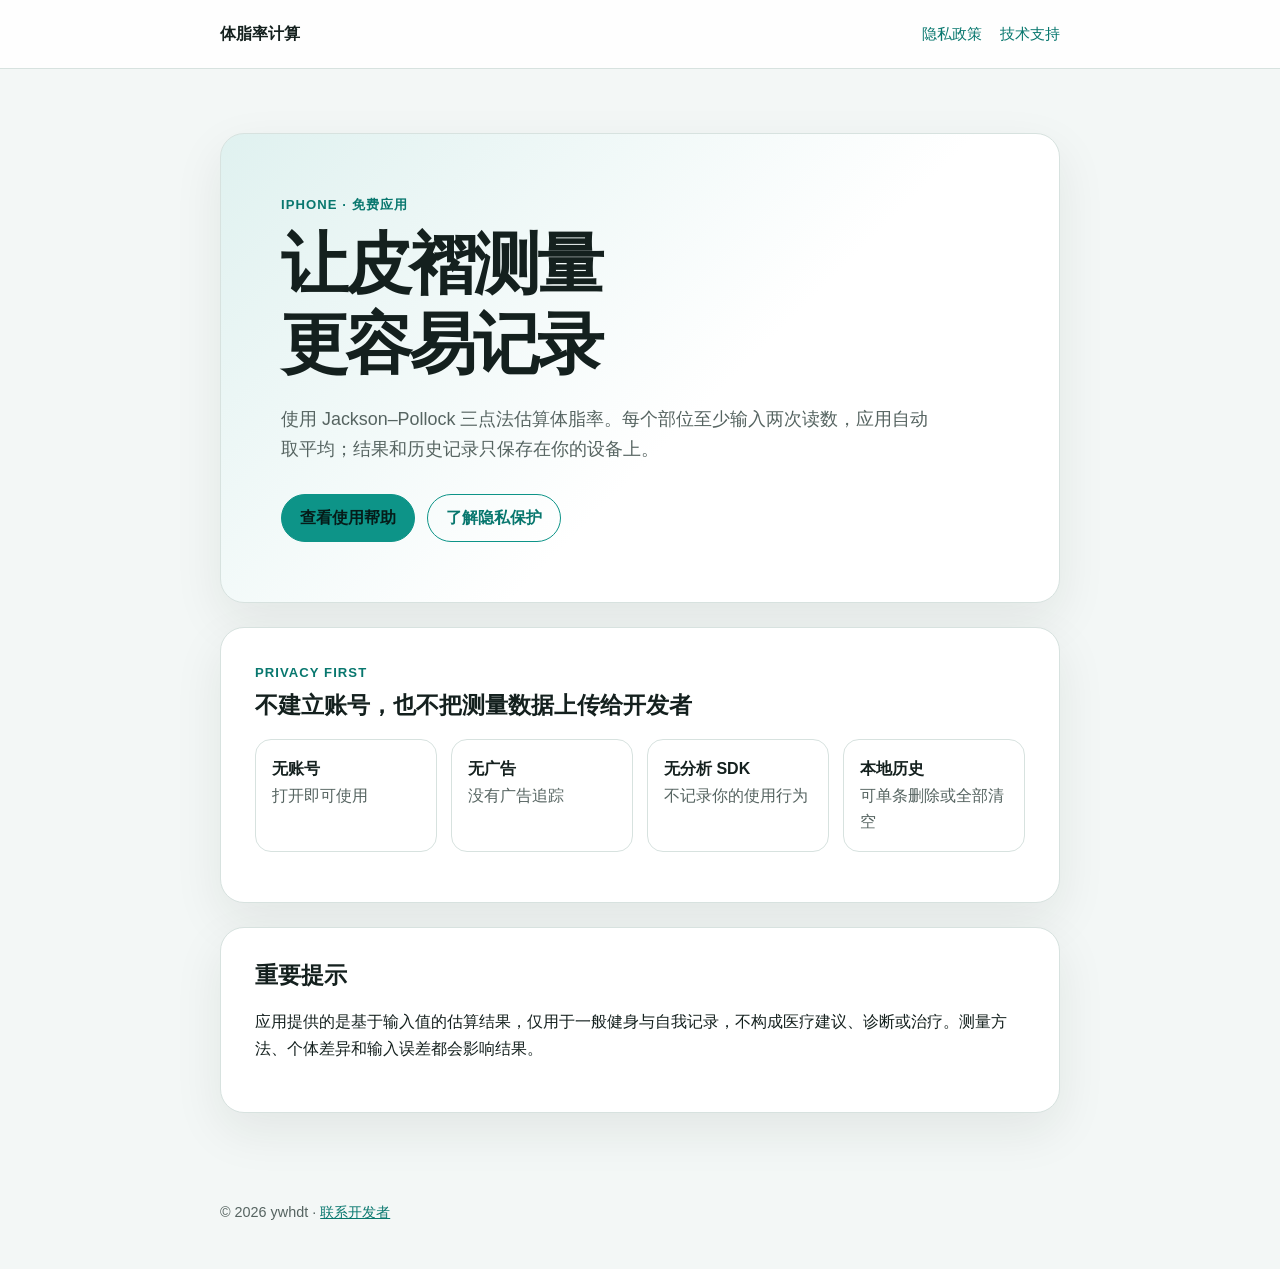
==== docs/index.html @ fdbb901e "Publish support site" ====
<!doctype html>
<html lang="zh-CN">
<head>
  <meta charset="utf-8">
  <meta name="viewport" content="width=device-width, initial-scale=1">
  <meta name="description" content="体脂率计算 iPhone 应用的官方网站、隐私政策与技术支持。">
  <title>体脂率计算</title>
  <link rel="icon" href="favicon.svg" type="image/svg+xml">
  <link rel="stylesheet" href="assets/site.css">
</head>
<body>
  <header class="site-header">
    <div class="site-header__inner">
      <a class="brand" href="index.html">体脂率计算</a>
      <nav aria-label="主导航">
        <a href="privacy.html">隐私政策</a>
        <a href="support.html">技术支持</a>
      </nav>
    </div>
  </header>

  <main>
    <section class="hero">
      <p class="eyebrow">iPhone · 免费应用</p>
      <h1>让皮褶测量<br>更容易记录</h1>
      <p class="lede">使用 Jackson–Pollock 三点法估算体脂率。每个部位至少输入两次读数，应用自动取平均；结果和历史记录只保存在你的设备上。</p>
      <div class="actions">
        <a class="button button--primary" href="support.html">查看使用帮助</a>
        <a class="button" href="privacy.html">了解隐私保护</a>
      </div>
    </section>

    <section class="card" aria-labelledby="privacy-first">
      <p class="eyebrow">Privacy first</p>
      <h2 id="privacy-first">不建立账号，也不把测量数据上传给开发者</h2>
      <ul class="facts">
        <li><strong>无账号</strong><br><span class="muted">打开即可使用</span></li>
        <li><strong>无广告</strong><br><span class="muted">没有广告追踪</span></li>
        <li><strong>无分析 SDK</strong><br><span class="muted">不记录你的使用行为</span></li>
        <li><strong>本地历史</strong><br><span class="muted">可单条删除或全部清空</span></li>
      </ul>
    </section>

    <section class="card">
      <h2>重要提示</h2>
      <p>应用提供的是基于输入值的估算结果，仅用于一般健身与自我记录，不构成医疗建议、诊断或治疗。测量方法、个体差异和输入误差都会影响结果。</p>
    </section>
  </main>

  <footer class="site-footer">
    <span>© 2026 ywhdt</span>
    <span aria-hidden="true"> · </span>
    <a href="mailto:ywhdt_zh@outlook.com">联系开发者</a>
  </footer>
</body>
</html>
---- docs/assets/site.css ----
:root {
  color-scheme: light dark;
  --background: #f3f7f6;
  --surface: #ffffff;
  --text: #14201e;
  --muted: #566461;
  --accent: #0d9488;
  --accent-strong: #08776e;
  --border: #d7e2df;
  --shadow: 0 18px 50px rgba(20, 32, 30, 0.08);
}

@media (prefers-color-scheme: dark) {
  :root {
    --background: #0c1413;
    --surface: #14201e;
    --text: #edf7f5;
    --muted: #adbfbb;
    --accent: #37c9bb;
    --accent-strong: #70ded3;
    --border: #2b3b38;
    --shadow: none;
  }
}

* {
  box-sizing: border-box;
}

html {
  font-family: -apple-system, BlinkMacSystemFont, "Segoe UI", sans-serif;
  line-height: 1.65;
  background: var(--background);
  color: var(--text);
}

body {
  margin: 0;
}

a {
  color: var(--accent-strong);
}

a:focus-visible {
  outline: 3px solid var(--accent);
  outline-offset: 3px;
  border-radius: 3px;
}

.site-header {
  border-bottom: 1px solid var(--border);
  background: color-mix(in srgb, var(--surface) 92%, transparent);
}

.site-header__inner,
main,
.site-footer {
  width: min(100% - 32px, 840px);
  margin-inline: auto;
}

.site-header__inner {
  min-height: 68px;
  display: flex;
  align-items: center;
  justify-content: space-between;
  gap: 20px;
}

.brand {
  color: var(--text);
  font-weight: 750;
  text-decoration: none;
}

nav {
  display: flex;
  flex-wrap: wrap;
  gap: 18px;
}

nav a {
  text-decoration: none;
  font-size: 0.95rem;
}

main {
  padding-block: 64px;
}

.hero,
.card {
  background: var(--surface);
  border: 1px solid var(--border);
  border-radius: 24px;
  box-shadow: var(--shadow);
}

.hero {
  padding: clamp(28px, 6vw, 60px);
  background-image: linear-gradient(135deg, color-mix(in srgb, var(--accent) 13%, var(--surface)), var(--surface) 58%);
}

.card {
  padding: clamp(22px, 4vw, 34px);
  margin-top: 24px;
}

.eyebrow {
  margin: 0 0 8px;
  color: var(--accent-strong);
  font-size: 0.82rem;
  font-weight: 750;
  letter-spacing: 0.08em;
  text-transform: uppercase;
}

h1,
h2,
h3 {
  line-height: 1.2;
}

h1 {
  margin: 0;
  font-size: clamp(2.1rem, 8vw, 4.2rem);
  letter-spacing: -0.045em;
}

h2 {
  margin-top: 0;
  font-size: 1.45rem;
}

h3 {
  margin-top: 1.6em;
  font-size: 1.05rem;
}

.lede {
  max-width: 650px;
  margin: 20px 0 0;
  color: var(--muted);
  font-size: 1.12rem;
}

.actions {
  display: flex;
  flex-wrap: wrap;
  gap: 12px;
  margin-top: 30px;
}

.button {
  display: inline-flex;
  min-height: 44px;
  align-items: center;
  justify-content: center;
  padding: 10px 18px;
  border: 1px solid var(--accent);
  border-radius: 999px;
  color: var(--accent-strong);
  font-weight: 700;
  text-decoration: none;
}

.button--primary {
  background: var(--accent);
  color: #061c19;
}

.facts {
  display: grid;
  grid-template-columns: repeat(auto-fit, minmax(180px, 1fr));
  gap: 14px;
  padding: 0;
  list-style: none;
}

.facts li {
  padding: 16px;
  border: 1px solid var(--border);
  border-radius: 16px;
}

.muted,
.updated {
  color: var(--muted);
}

.updated {
  margin-top: 8px;
}

.site-footer {
  padding-block: 24px 44px;
  color: var(--muted);
  font-size: 0.9rem;
}

@media (max-width: 580px) {
  .site-header__inner {
    align-items: flex-start;
    flex-direction: column;
    padding-block: 14px;
  }

  main {
    padding-block: 32px;
  }
}
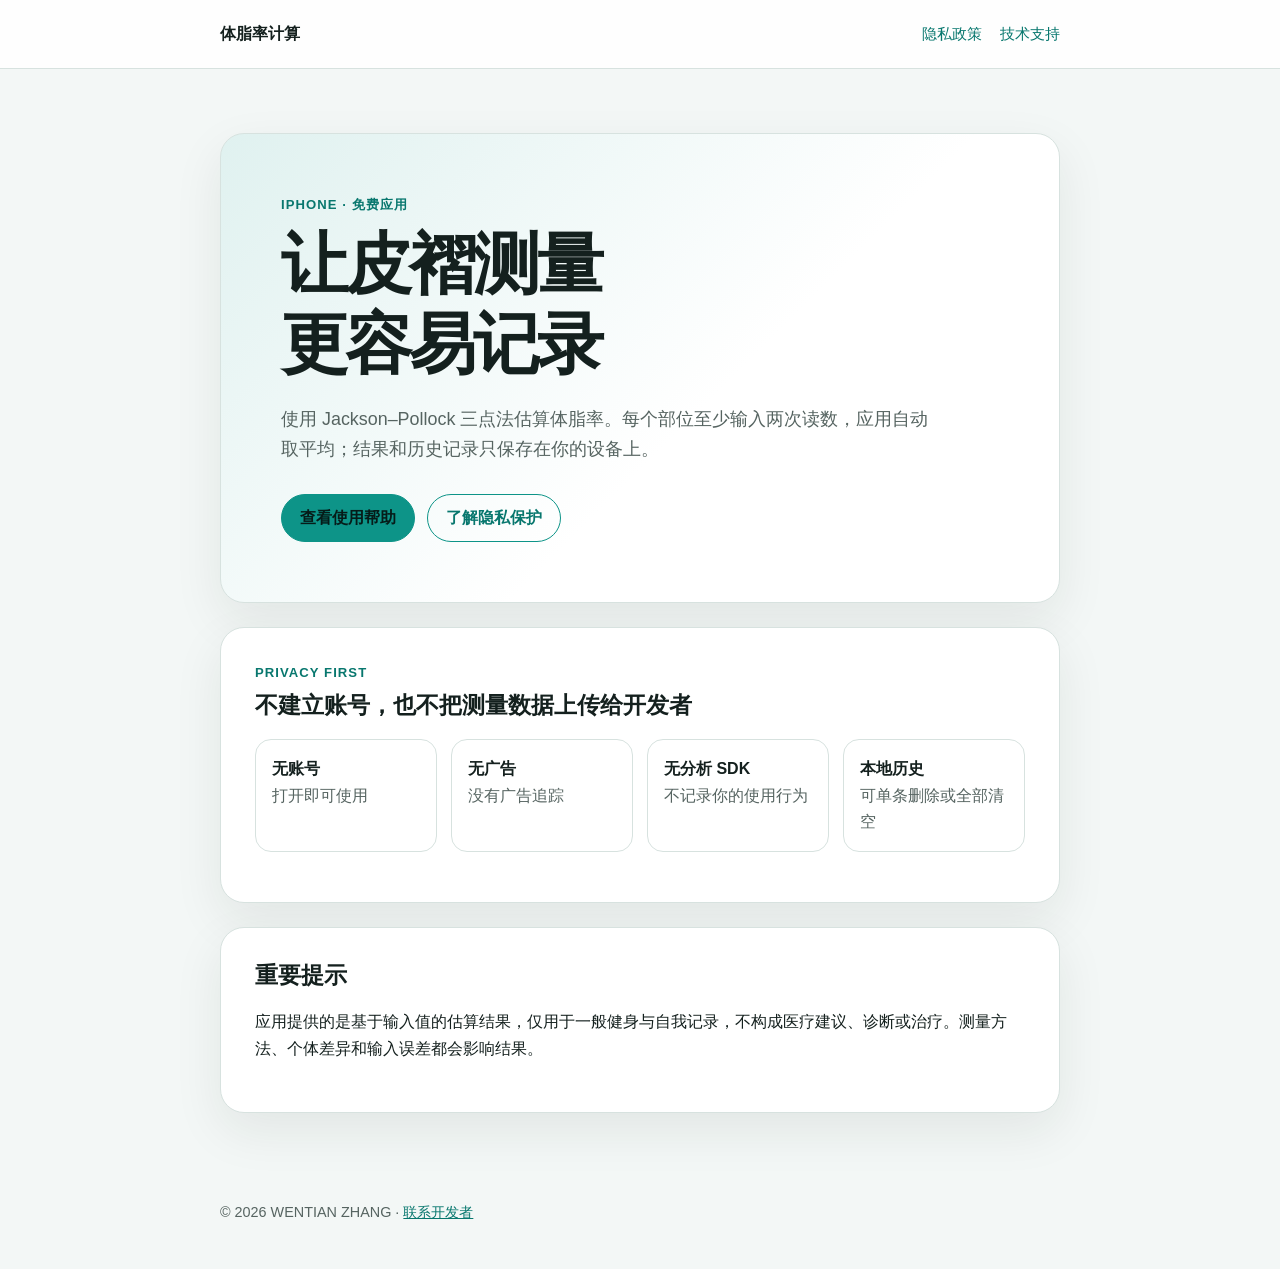
==== commit c108372f: "Use legal name for copyright" ====
--- a/docs/index.html
+++ b/docs/index.html
@@ -48,7 +48,7 @@
   </main>
 
   <footer class="site-footer">
-    <span>© 2026 ywhdt</span>
+    <span>© 2026 WENTIAN ZHANG</span>
     <span aria-hidden="true"> · </span>
     <a href="mailto:ywhdt_zh@outlook.com">联系开发者</a>
   </footer>
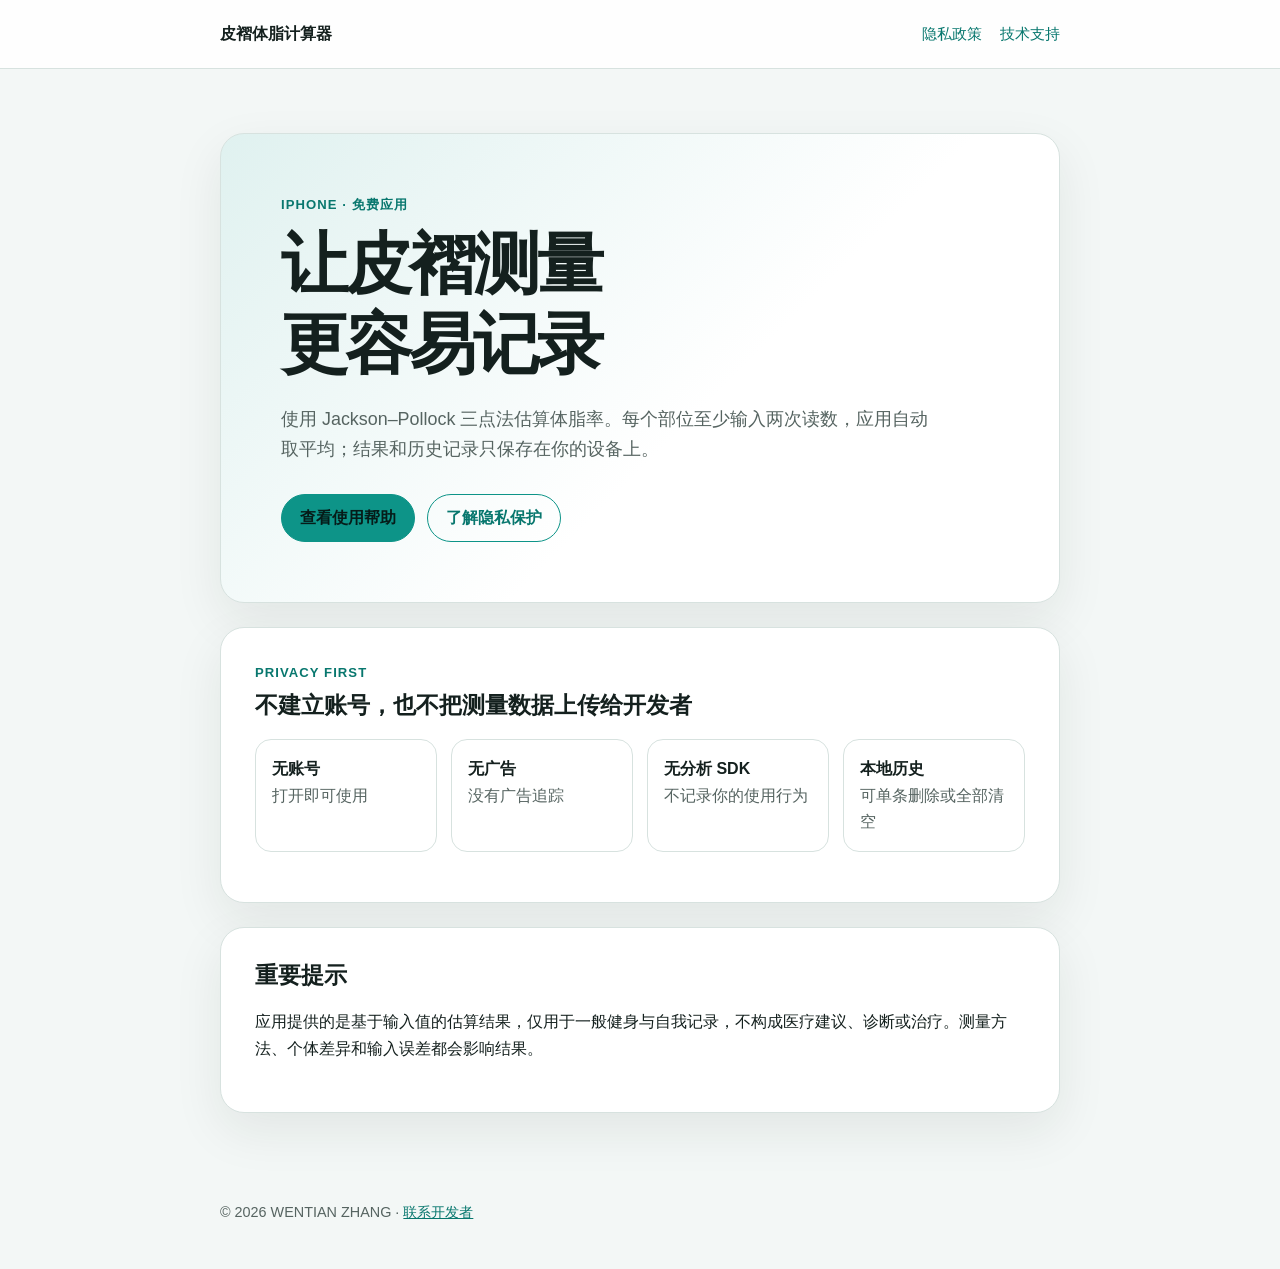
==== commit 53f3e196: "Rename public site to 皮褶体脂计算器" ====
--- a/docs/index.html
+++ b/docs/index.html
@@ -3,15 +3,15 @@
 <head>
   <meta charset="utf-8">
   <meta name="viewport" content="width=device-width, initial-scale=1">
-  <meta name="description" content="体脂率计算 iPhone 应用的官方网站、隐私政策与技术支持。">
-  <title>体脂率计算</title>
+  <meta name="description" content="皮褶体脂计算器 iPhone 应用的官方网站、隐私政策与技术支持。">
+  <title>皮褶体脂计算器</title>
   <link rel="icon" href="favicon.svg" type="image/svg+xml">
   <link rel="stylesheet" href="assets/site.css">
 </head>
 <body>
   <header class="site-header">
     <div class="site-header__inner">
-      <a class="brand" href="index.html">体脂率计算</a>
+      <a class="brand" href="index.html">皮褶体脂计算器</a>
       <nav aria-label="主导航">
         <a href="privacy.html">隐私政策</a>
         <a href="support.html">技术支持</a>
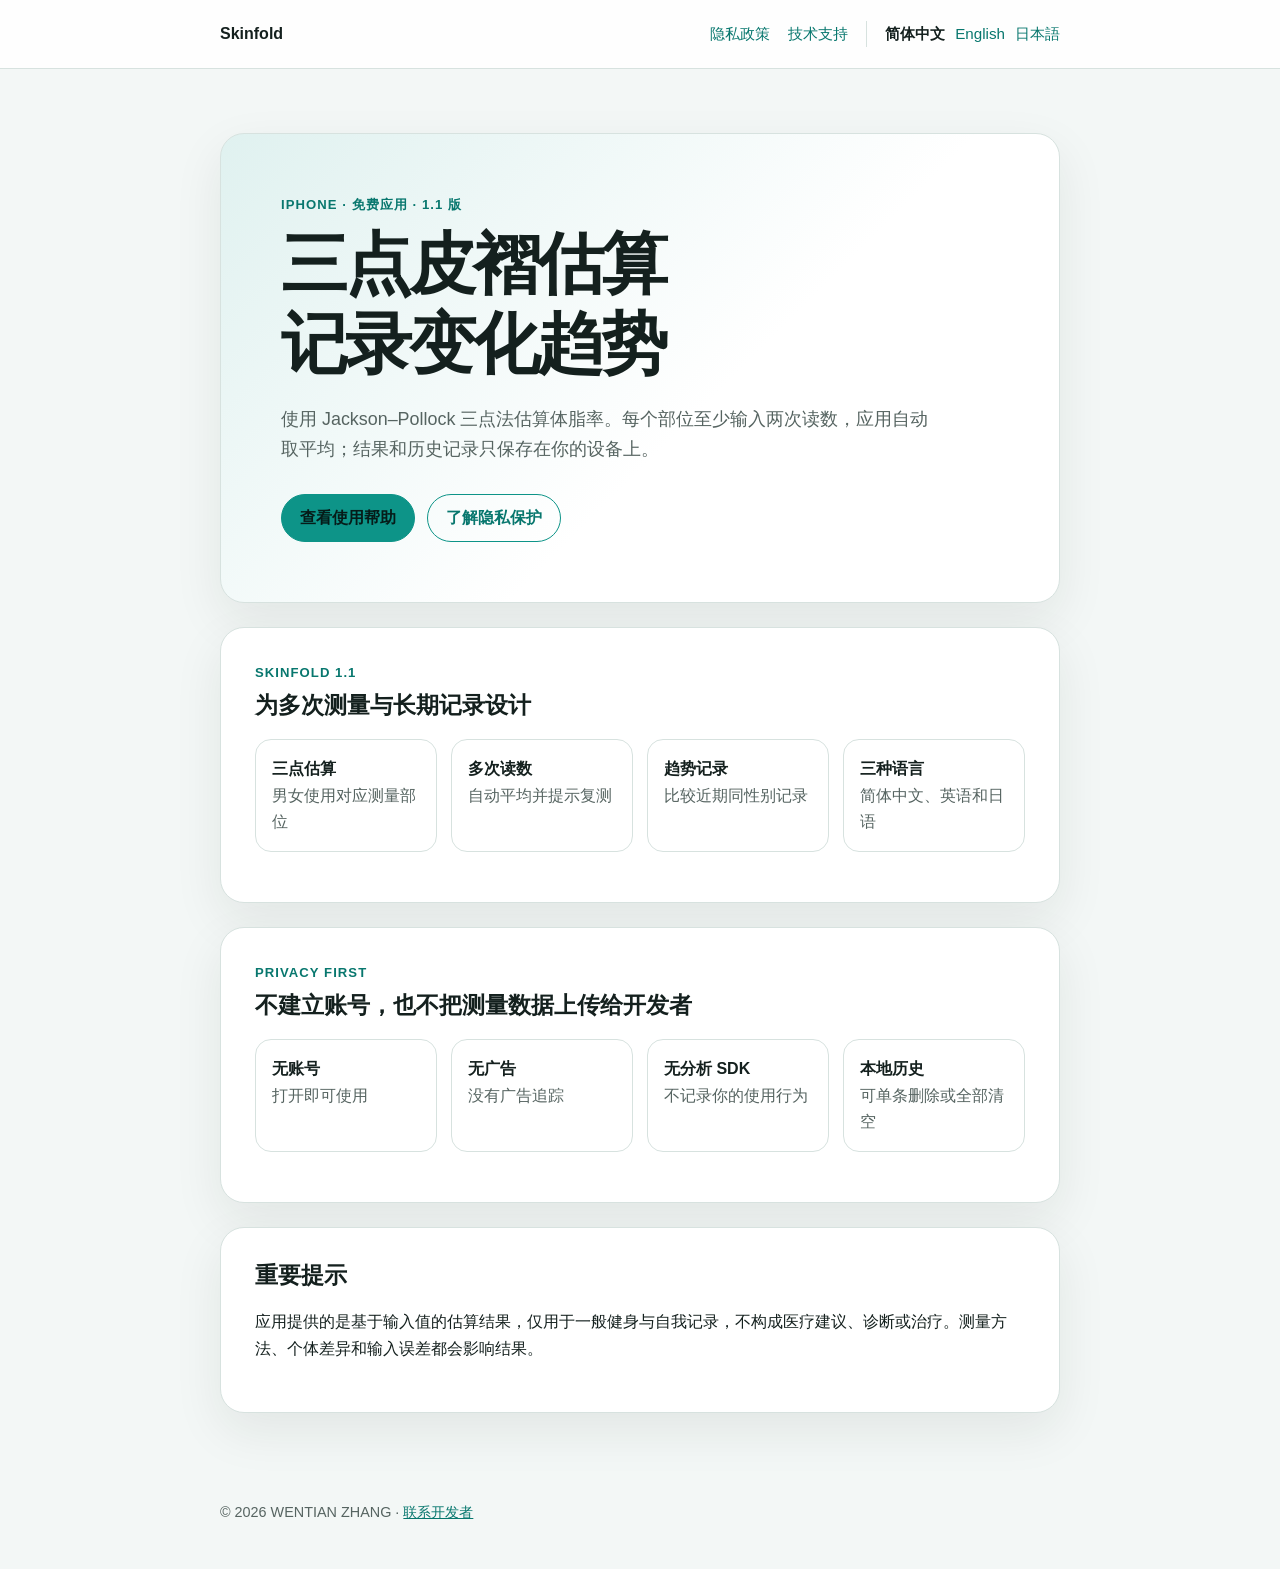
==== commit 7acf927b: "Deploy multilingual Skinfold site" ====
--- a/docs/index.html
+++ b/docs/index.html
@@ -3,31 +3,50 @@
 <head>
   <meta charset="utf-8">
   <meta name="viewport" content="width=device-width, initial-scale=1">
-  <meta name="description" content="皮褶体脂计算器 iPhone 应用的官方网站、隐私政策与技术支持。">
-  <title>皮褶体脂计算器</title>
+  <meta name="description" content="Skinfold：三点皮褶体脂率估算与记录 iPhone 应用的官方网站、隐私政策与技术支持。">
+  <title>Skinfold｜三点皮褶体脂率估算与记录</title>
+  <link rel="alternate" hreflang="zh-Hans" href="index.html">
+  <link rel="alternate" hreflang="en" href="en/">
+  <link rel="alternate" hreflang="ja" href="ja/">
   <link rel="icon" href="favicon.svg" type="image/svg+xml">
   <link rel="stylesheet" href="assets/site.css">
 </head>
 <body>
   <header class="site-header">
     <div class="site-header__inner">
-      <a class="brand" href="index.html">皮褶体脂计算器</a>
+      <a class="brand" href="index.html">Skinfold</a>
       <nav aria-label="主导航">
         <a href="privacy.html">隐私政策</a>
         <a href="support.html">技术支持</a>
+        <span class="language-switcher" aria-label="语言">
+          <a aria-current="true" href="index.html" lang="zh-Hans">简体中文</a>
+          <a href="en/" lang="en">English</a>
+          <a href="ja/" lang="ja">日本語</a>
+        </span>
       </nav>
     </div>
   </header>
 
   <main>
     <section class="hero">
-      <p class="eyebrow">iPhone · 免费应用</p>
-      <h1>让皮褶测量<br>更容易记录</h1>
+      <p class="eyebrow">iPhone · 免费应用 · 1.1 版</p>
+      <h1>三点皮褶估算<br>记录变化趋势</h1>
       <p class="lede">使用 Jackson–Pollock 三点法估算体脂率。每个部位至少输入两次读数，应用自动取平均；结果和历史记录只保存在你的设备上。</p>
       <div class="actions">
         <a class="button button--primary" href="support.html">查看使用帮助</a>
         <a class="button" href="privacy.html">了解隐私保护</a>
       </div>
+    </section>
+
+    <section class="card">
+      <p class="eyebrow">Skinfold 1.1</p>
+      <h2>为多次测量与长期记录设计</h2>
+      <ul class="facts">
+        <li><strong>三点估算</strong><br><span class="muted">男女使用对应测量部位</span></li>
+        <li><strong>多次读数</strong><br><span class="muted">自动平均并提示复测</span></li>
+        <li><strong>趋势记录</strong><br><span class="muted">比较近期同性别记录</span></li>
+        <li><strong>三种语言</strong><br><span class="muted">简体中文、英语和日语</span></li>
+      </ul>
     </section>
 
     <section class="card" aria-labelledby="privacy-first">
--- a/docs/assets/site.css
+++ b/docs/assets/site.css
@@ -65,6 +65,7 @@
   display: flex;
   align-items: center;
   justify-content: space-between;
+  flex-wrap: wrap;
   gap: 20px;
 }
 
@@ -83,6 +84,19 @@
 nav a {
   text-decoration: none;
   font-size: 0.95rem;
+}
+
+.language-switcher {
+  display: inline-flex;
+  align-items: center;
+  gap: 10px;
+  padding-left: 18px;
+  border-left: 1px solid var(--border);
+}
+
+.language-switcher a[aria-current="true"] {
+  color: var(--text);
+  font-weight: 750;
 }
 
 main {
@@ -206,6 +220,17 @@
     padding-block: 14px;
   }
 
+  .language-switcher {
+    flex-basis: 100%;
+    padding-left: 0;
+    border-left: 0;
+  }
+
+  nav {
+    width: 100%;
+    row-gap: 10px;
+  }
+
   main {
     padding-block: 32px;
   }
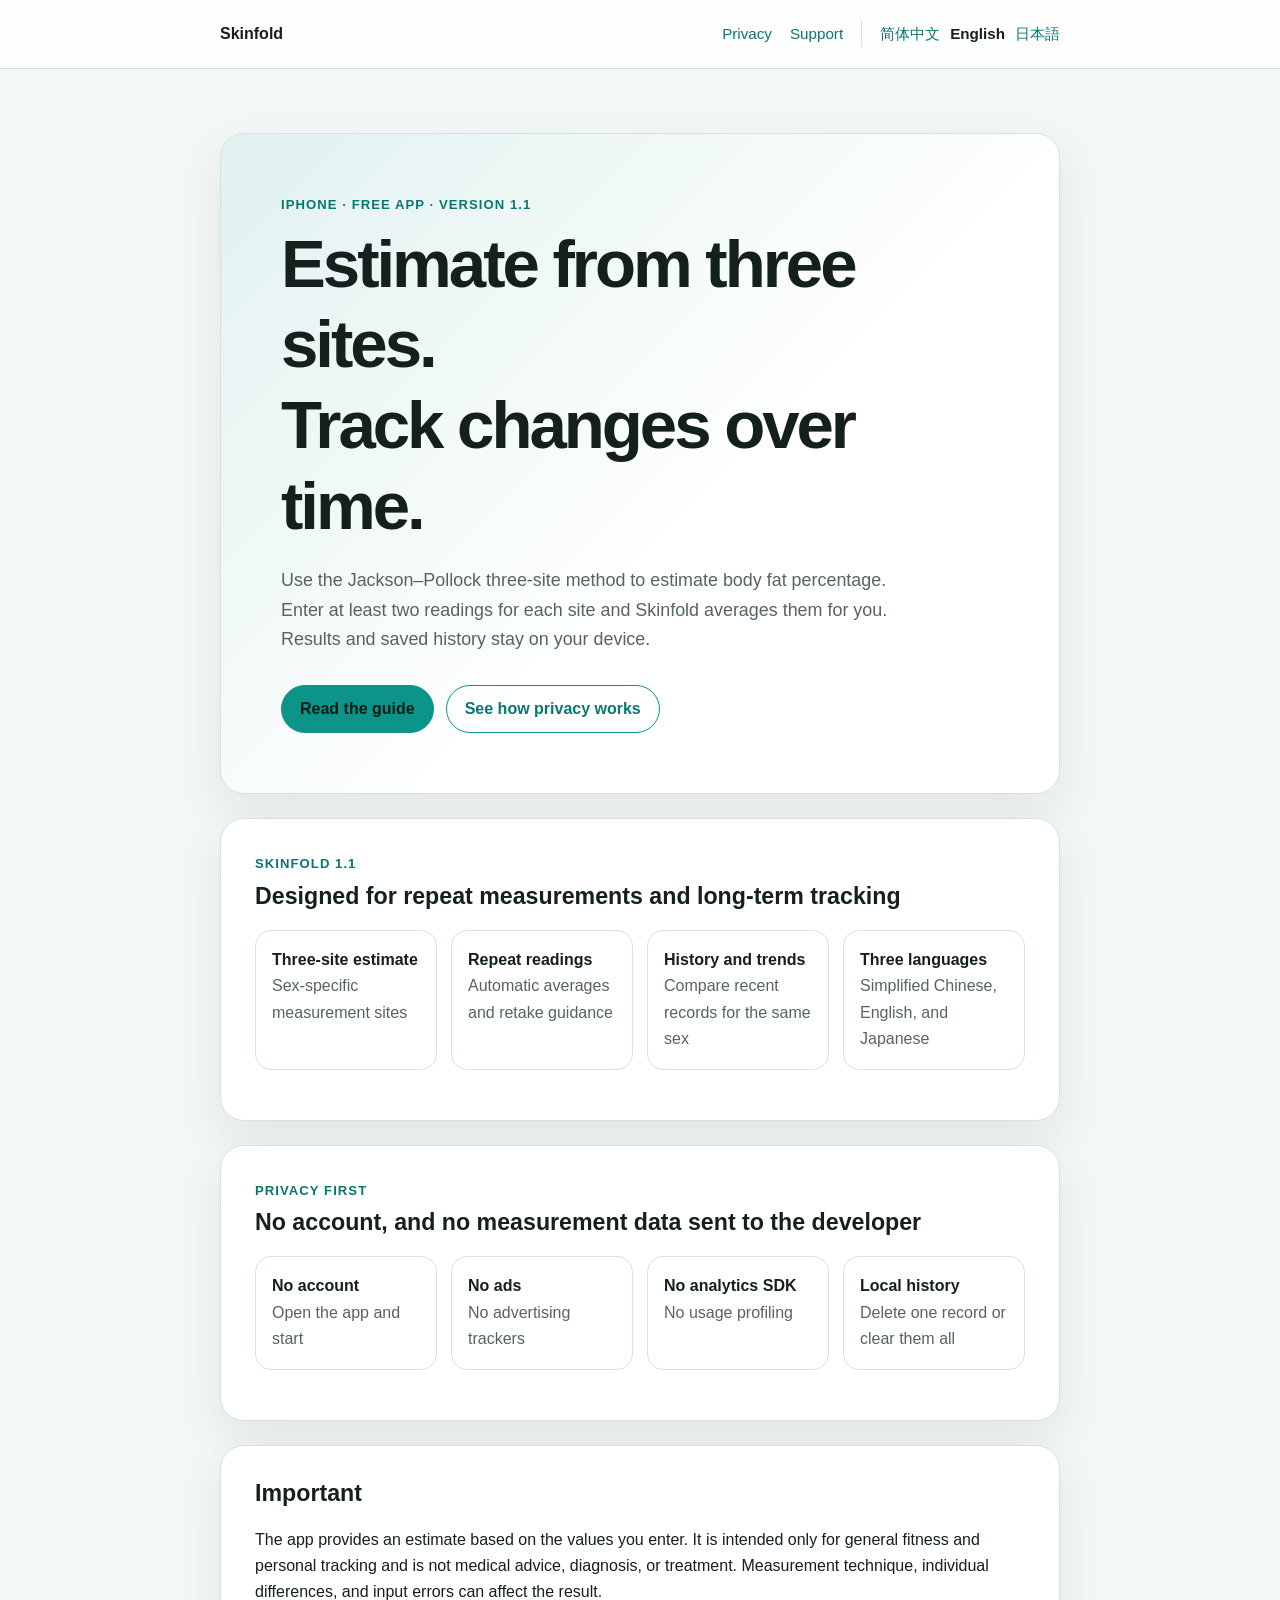
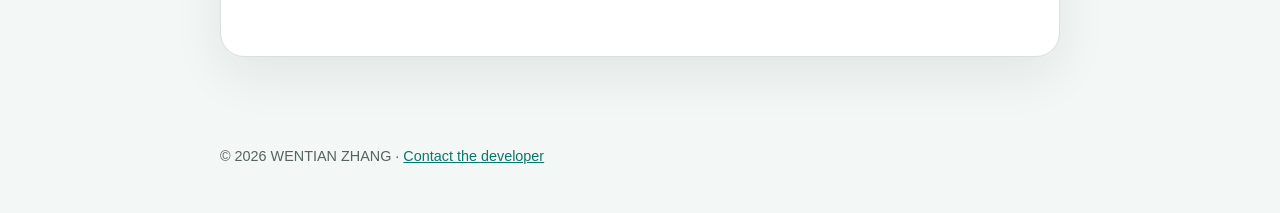
==== commit c7421b98: "Make English the website default" ====
--- a/docs/index.html
+++ b/docs/index.html
@@ -1,13 +1,15 @@
 <!doctype html>
-<html lang="zh-CN">
+<html lang="en">
 <head>
   <meta charset="utf-8">
   <meta name="viewport" content="width=device-width, initial-scale=1">
-  <meta name="description" content="Skinfold：三点皮褶体脂率估算与记录 iPhone 应用的官方网站、隐私政策与技术支持。">
-  <title>Skinfold｜三点皮褶体脂率估算与记录</title>
-  <link rel="alternate" hreflang="zh-Hans" href="index.html">
-  <link rel="alternate" hreflang="en" href="en/">
-  <link rel="alternate" hreflang="ja" href="ja/">
+  <meta name="description" content="Official website, privacy policy, and support for Skinfold, an iPhone app for estimating body fat percentage from three skinfold sites and tracking trends.">
+  <title>Skinfold: Estimates &amp; Trends</title>
+  <link rel="canonical" href="https://ywhdt.github.io/body-fat-calculator-site/">
+  <link rel="alternate" hreflang="zh-Hans" href="https://ywhdt.github.io/body-fat-calculator-site/zh-Hans/">
+  <link rel="alternate" hreflang="en" href="https://ywhdt.github.io/body-fat-calculator-site/">
+  <link rel="alternate" hreflang="ja" href="https://ywhdt.github.io/body-fat-calculator-site/ja/">
+  <link rel="alternate" hreflang="x-default" href="https://ywhdt.github.io/body-fat-calculator-site/">
   <link rel="icon" href="favicon.svg" type="image/svg+xml">
   <link rel="stylesheet" href="assets/site.css">
 </head>
@@ -15,12 +17,12 @@
   <header class="site-header">
     <div class="site-header__inner">
       <a class="brand" href="index.html">Skinfold</a>
-      <nav aria-label="主导航">
-        <a href="privacy.html">隐私政策</a>
-        <a href="support.html">技术支持</a>
-        <span class="language-switcher" aria-label="语言">
-          <a aria-current="true" href="index.html" lang="zh-Hans">简体中文</a>
-          <a href="en/" lang="en">English</a>
+      <nav aria-label="Main navigation">
+        <a href="privacy.html">Privacy</a>
+        <a href="support.html">Support</a>
+        <span class="language-switcher" aria-label="Language">
+          <a href="zh-Hans/" lang="zh-Hans">简体中文</a>
+          <a aria-current="true" href="index.html" lang="en">English</a>
           <a href="ja/" lang="ja">日本語</a>
         </span>
       </nav>
@@ -29,47 +31,47 @@
 
   <main>
     <section class="hero">
-      <p class="eyebrow">iPhone · 免费应用 · 1.1 版</p>
-      <h1>三点皮褶估算<br>记录变化趋势</h1>
-      <p class="lede">使用 Jackson–Pollock 三点法估算体脂率。每个部位至少输入两次读数，应用自动取平均；结果和历史记录只保存在你的设备上。</p>
+      <p class="eyebrow">iPhone · Free app · Version 1.1</p>
+      <h1>Estimate from three sites.<br>Track changes over time.</h1>
+      <p class="lede">Use the Jackson–Pollock three-site method to estimate body fat percentage. Enter at least two readings for each site and Skinfold averages them for you. Results and saved history stay on your device.</p>
       <div class="actions">
-        <a class="button button--primary" href="support.html">查看使用帮助</a>
-        <a class="button" href="privacy.html">了解隐私保护</a>
+        <a class="button button--primary" href="support.html">Read the guide</a>
+        <a class="button" href="privacy.html">See how privacy works</a>
       </div>
     </section>
 
     <section class="card">
       <p class="eyebrow">Skinfold 1.1</p>
-      <h2>为多次测量与长期记录设计</h2>
+      <h2>Designed for repeat measurements and long-term tracking</h2>
       <ul class="facts">
-        <li><strong>三点估算</strong><br><span class="muted">男女使用对应测量部位</span></li>
-        <li><strong>多次读数</strong><br><span class="muted">自动平均并提示复测</span></li>
-        <li><strong>趋势记录</strong><br><span class="muted">比较近期同性别记录</span></li>
-        <li><strong>三种语言</strong><br><span class="muted">简体中文、英语和日语</span></li>
+        <li><strong>Three-site estimate</strong><br><span class="muted">Sex-specific measurement sites</span></li>
+        <li><strong>Repeat readings</strong><br><span class="muted">Automatic averages and retake guidance</span></li>
+        <li><strong>History and trends</strong><br><span class="muted">Compare recent records for the same sex</span></li>
+        <li><strong>Three languages</strong><br><span class="muted">Simplified Chinese, English, and Japanese</span></li>
       </ul>
     </section>
 
     <section class="card" aria-labelledby="privacy-first">
       <p class="eyebrow">Privacy first</p>
-      <h2 id="privacy-first">不建立账号，也不把测量数据上传给开发者</h2>
+      <h2 id="privacy-first">No account, and no measurement data sent to the developer</h2>
       <ul class="facts">
-        <li><strong>无账号</strong><br><span class="muted">打开即可使用</span></li>
-        <li><strong>无广告</strong><br><span class="muted">没有广告追踪</span></li>
-        <li><strong>无分析 SDK</strong><br><span class="muted">不记录你的使用行为</span></li>
-        <li><strong>本地历史</strong><br><span class="muted">可单条删除或全部清空</span></li>
+        <li><strong>No account</strong><br><span class="muted">Open the app and start</span></li>
+        <li><strong>No ads</strong><br><span class="muted">No advertising trackers</span></li>
+        <li><strong>No analytics SDK</strong><br><span class="muted">No usage profiling</span></li>
+        <li><strong>Local history</strong><br><span class="muted">Delete one record or clear them all</span></li>
       </ul>
     </section>
 
     <section class="card">
-      <h2>重要提示</h2>
-      <p>应用提供的是基于输入值的估算结果，仅用于一般健身与自我记录，不构成医疗建议、诊断或治疗。测量方法、个体差异和输入误差都会影响结果。</p>
+      <h2>Important</h2>
+      <p>The app provides an estimate based on the values you enter. It is intended only for general fitness and personal tracking and is not medical advice, diagnosis, or treatment. Measurement technique, individual differences, and input errors can affect the result.</p>
     </section>
   </main>
 
   <footer class="site-footer">
     <span>© 2026 WENTIAN ZHANG</span>
     <span aria-hidden="true"> · </span>
-    <a href="mailto:ywhdt_zh@outlook.com">联系开发者</a>
+    <a href="mailto:ywhdt_zh@outlook.com">Contact the developer</a>
   </footer>
 </body>
 </html>
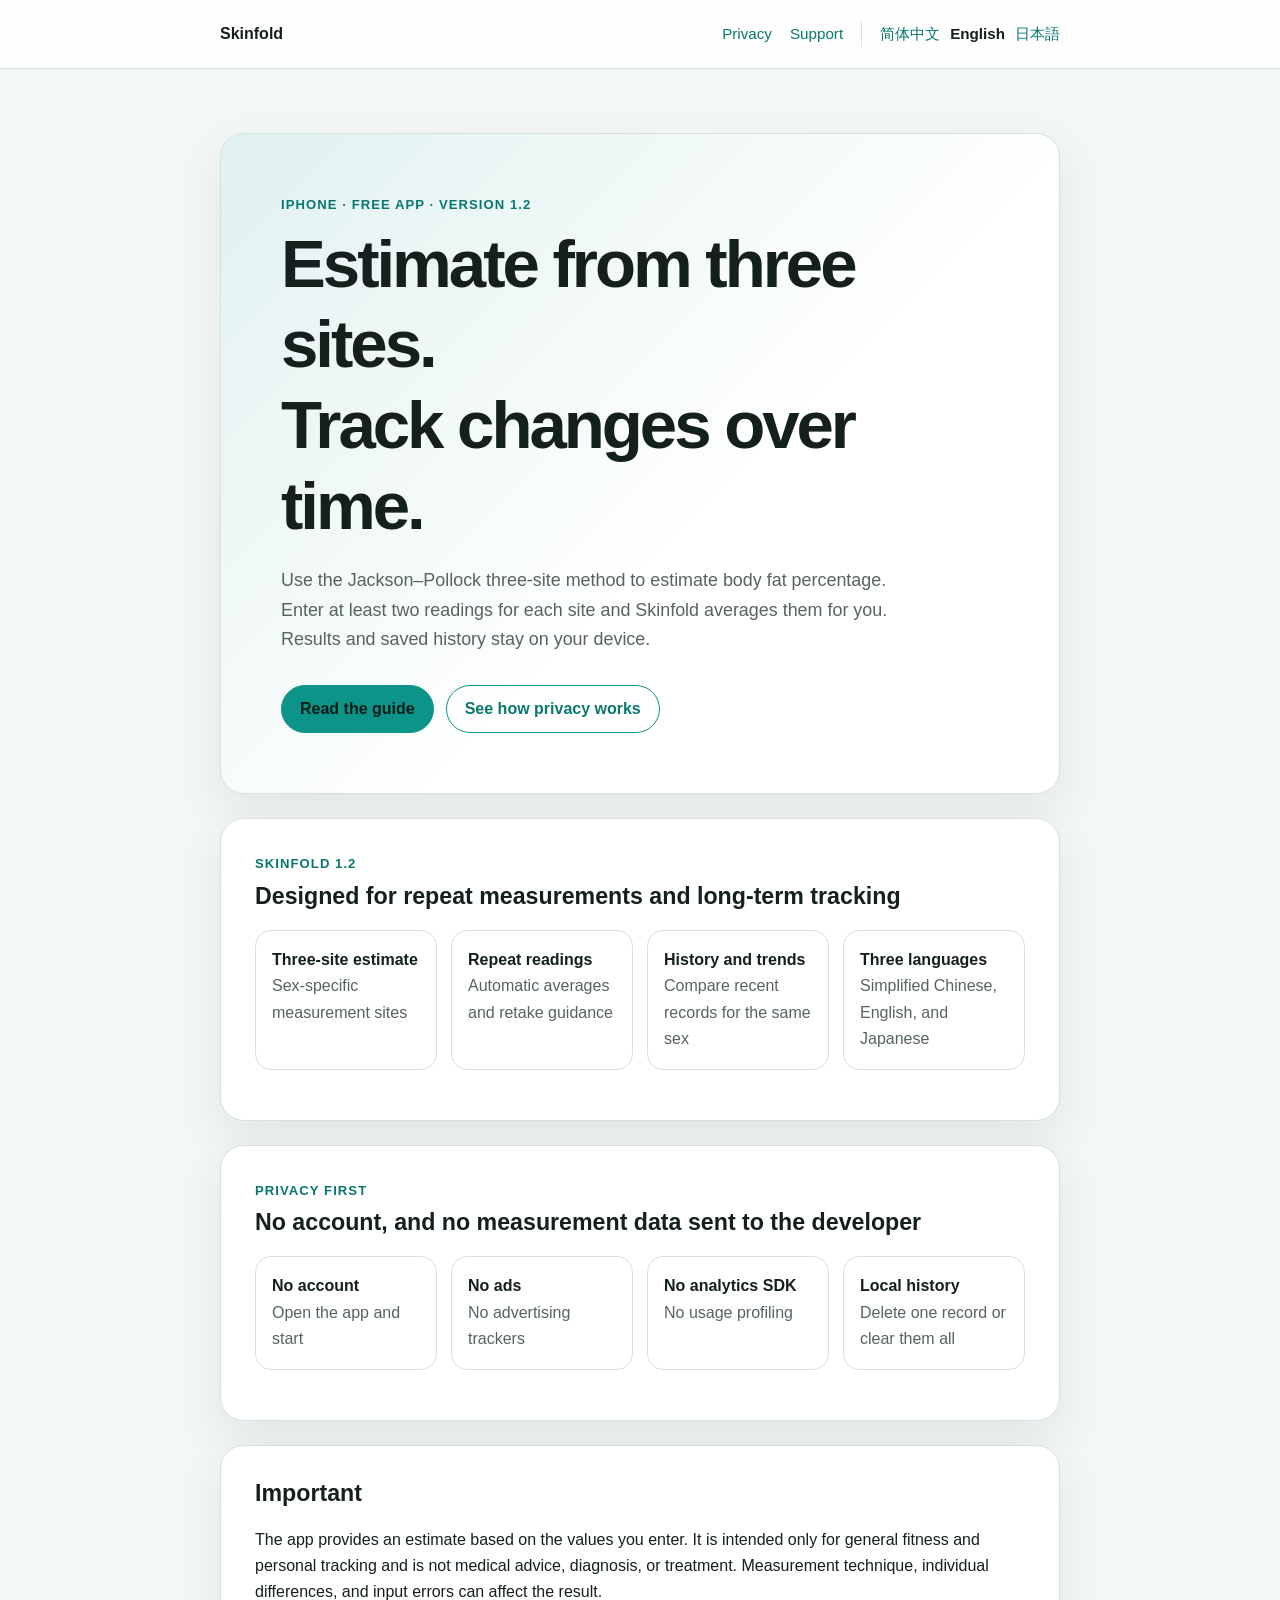
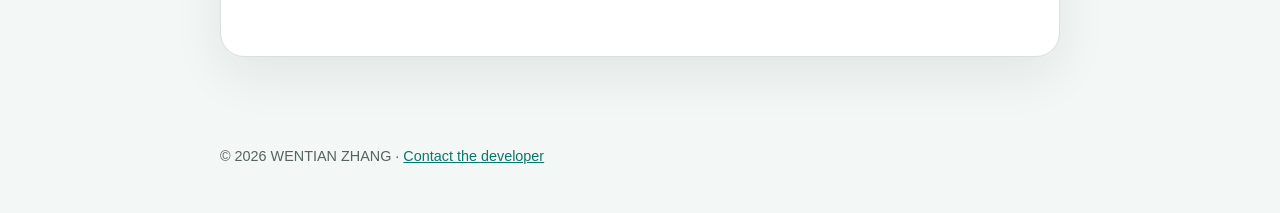
==== commit a7e5943c: "Sync website version to 1.2" ====
--- a/docs/index.html
+++ b/docs/index.html
@@ -31,7 +31,7 @@
 
   <main>
     <section class="hero">
-      <p class="eyebrow">iPhone · Free app · Version 1.1</p>
+      <p class="eyebrow">iPhone · Free app · Version 1.2</p>
       <h1>Estimate from three sites.<br>Track changes over time.</h1>
       <p class="lede">Use the Jackson–Pollock three-site method to estimate body fat percentage. Enter at least two readings for each site and Skinfold averages them for you. Results and saved history stay on your device.</p>
       <div class="actions">
@@ -41,7 +41,7 @@
     </section>
 
     <section class="card">
-      <p class="eyebrow">Skinfold 1.1</p>
+      <p class="eyebrow">Skinfold 1.2</p>
       <h2>Designed for repeat measurements and long-term tracking</h2>
       <ul class="facts">
         <li><strong>Three-site estimate</strong><br><span class="muted">Sex-specific measurement sites</span></li>
